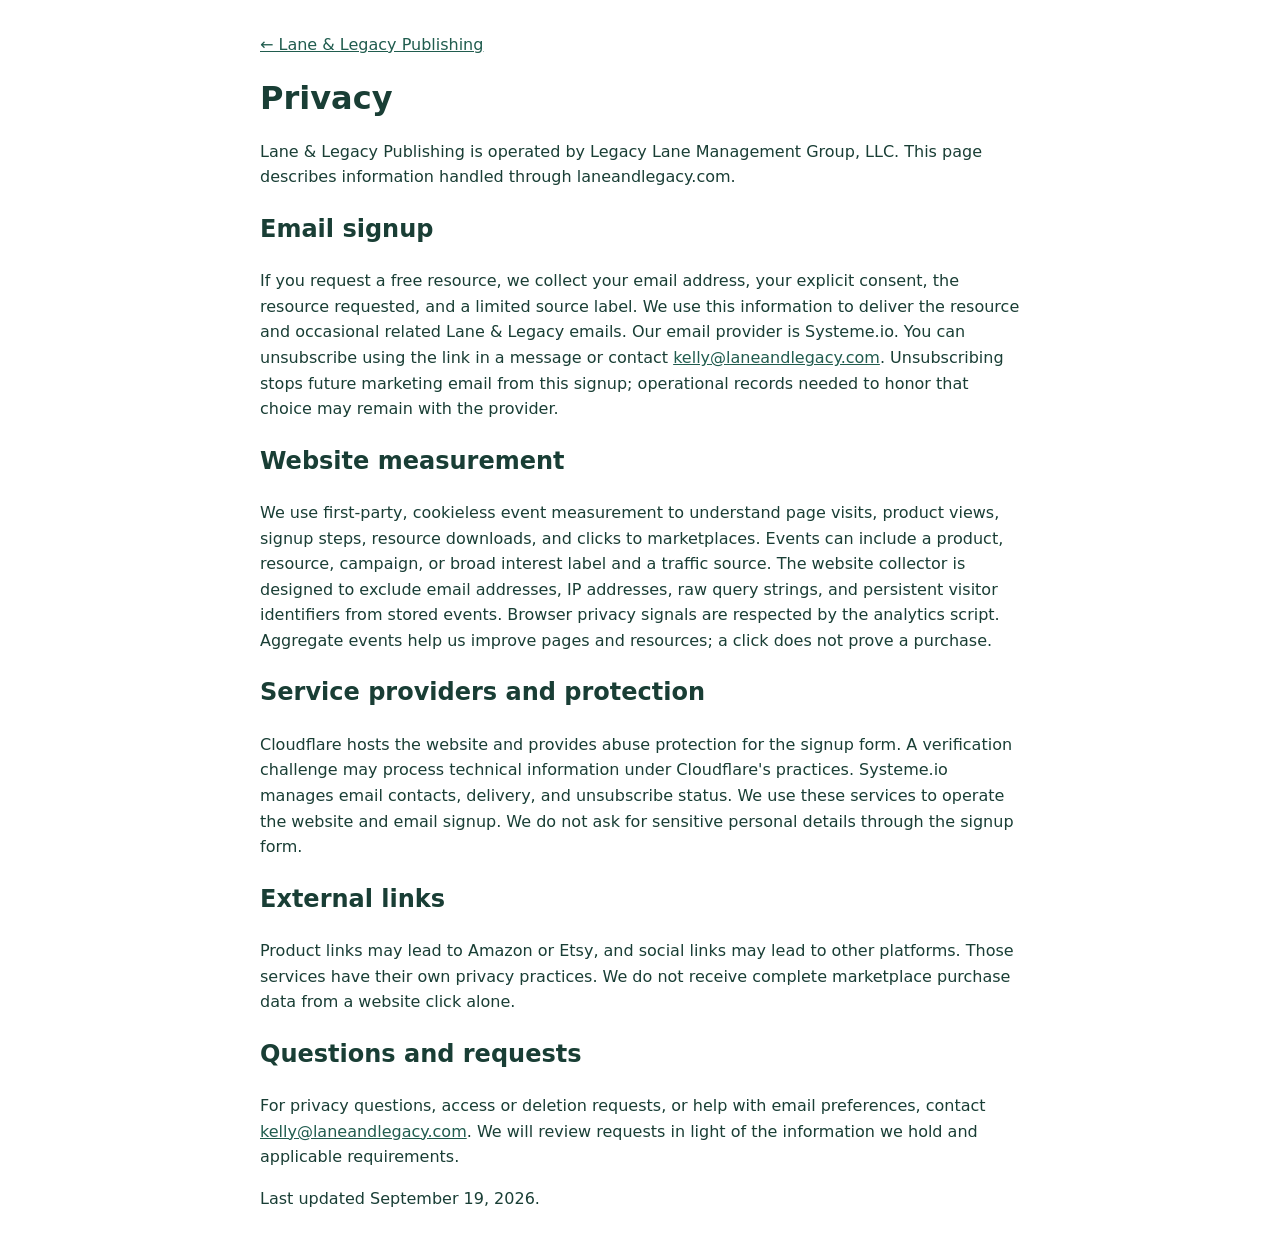
==== privacy.html @ 452e16f0 "Stage gated Lane and Legacy email signup" ====
<!doctype html>
<html lang="en"><head><meta charset="utf-8"><meta name="viewport" content="width=device-width,initial-scale=1"><title>Privacy | Lane &amp; Legacy Publishing</title><style>body{font:16px/1.6 system-ui,sans-serif;max-width:760px;margin:auto;padding:2rem;color:#193e35}a{color:#205c4e}h1{line-height:1.2}</style></head><body>
<a href="/">← Lane &amp; Legacy Publishing</a><h1>Privacy</h1>
<p>Lane &amp; Legacy Publishing is operated by Legacy Lane Management Group, LLC. This page describes information handled through laneandlegacy.com.</p>
<h2>Email signup</h2><p>If you request a free resource, we collect your email address, your explicit consent, the resource requested, and a limited source label. We use this information to deliver the resource and occasional related Lane &amp; Legacy emails. Our email provider is Systeme.io. You can unsubscribe using the link in a message or contact <a href="mailto:kelly@laneandlegacy.com">kelly@laneandlegacy.com</a>. Unsubscribing stops future marketing email from this signup; operational records needed to honor that choice may remain with the provider.</p>
<h2>Website measurement</h2><p>We use first-party, cookieless event measurement to understand page visits, product views, signup steps, resource downloads, and clicks to marketplaces. Events can include a product, resource, campaign, or broad interest label and a traffic source. The website collector is designed to exclude email addresses, IP addresses, raw query strings, and persistent visitor identifiers from stored events. Browser privacy signals are respected by the analytics script. Aggregate events help us improve pages and resources; a click does not prove a purchase.</p>
<h2>Service providers and protection</h2><p>Cloudflare hosts the website and provides abuse protection for the signup form. A verification challenge may process technical information under Cloudflare's practices. Systeme.io manages email contacts, delivery, and unsubscribe status. We use these services to operate the website and email signup. We do not ask for sensitive personal details through the signup form.</p>
<h2>External links</h2><p>Product links may lead to Amazon or Etsy, and social links may lead to other platforms. Those services have their own privacy practices. We do not receive complete marketplace purchase data from a website click alone.</p>
<h2>Questions and requests</h2><p>For privacy questions, access or deletion requests, or help with email preferences, contact <a href="mailto:kelly@laneandlegacy.com">kelly@laneandlegacy.com</a>. We will review requests in light of the information we hold and applicable requirements.</p>
<p>Last updated September 19, 2026.</p></body></html>
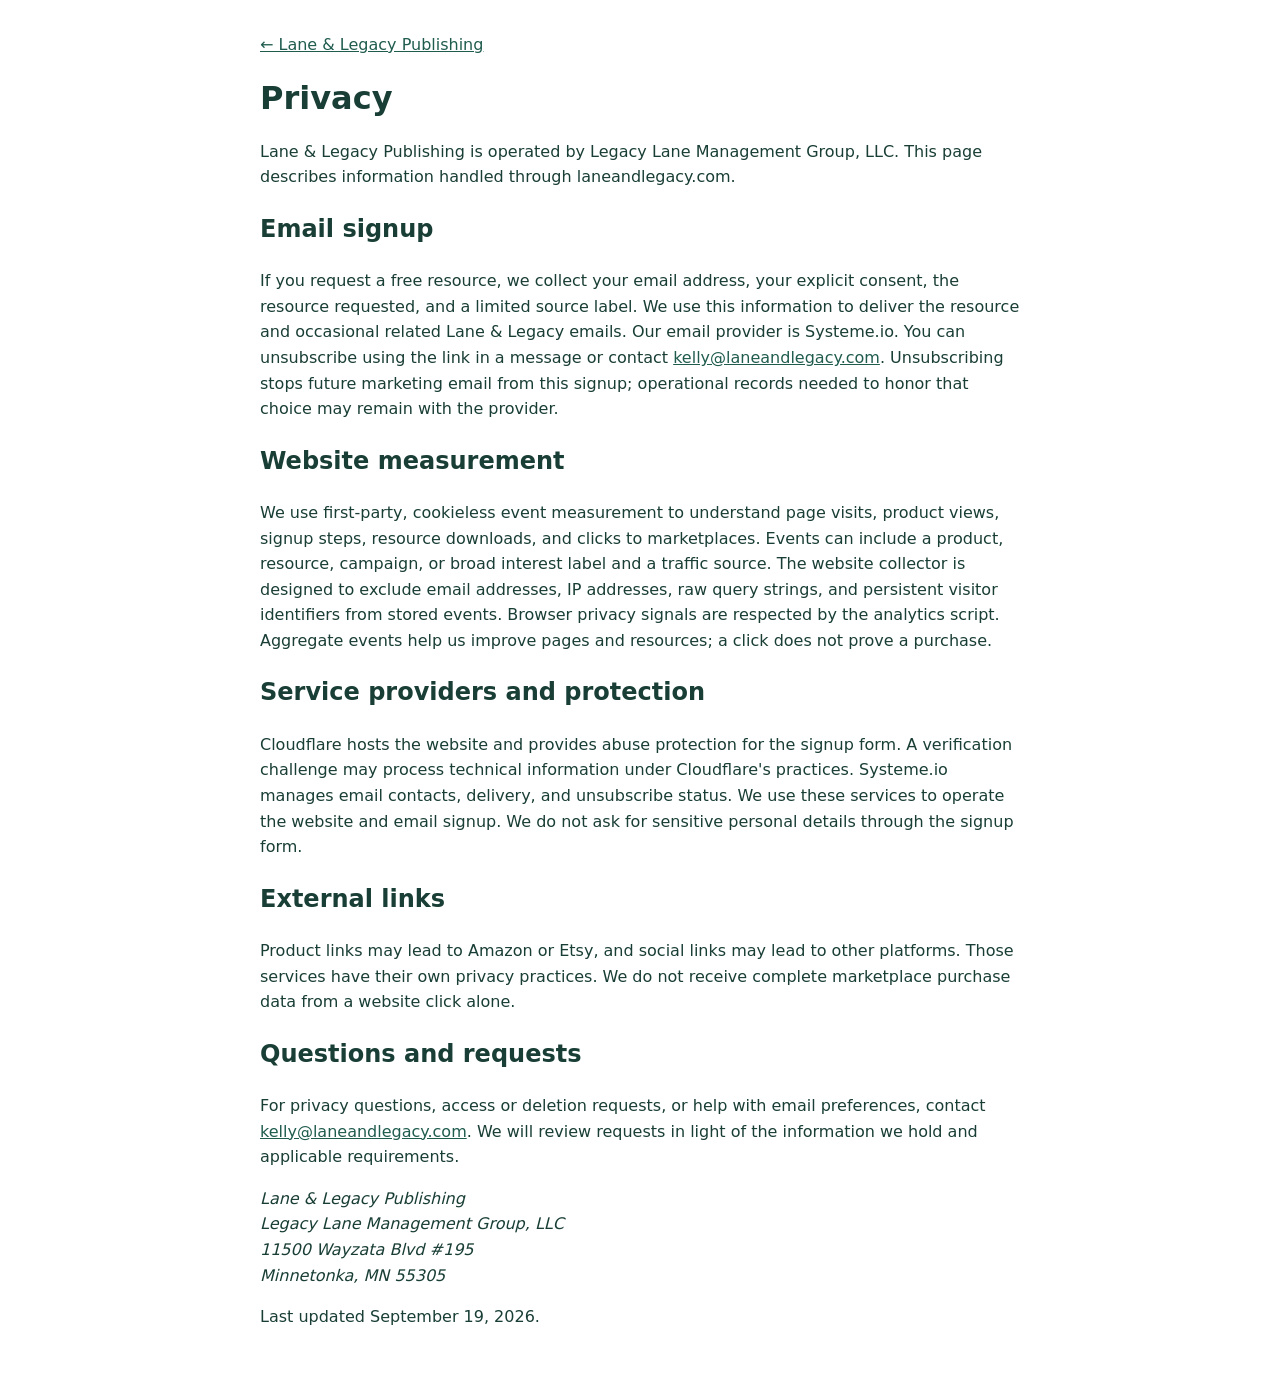
==== commit edfb4fbc: "Add verified business mailing address to privacy page" ====
--- a/privacy.html
+++ b/privacy.html
@@ -6,5 +6,5 @@
 <h2>Website measurement</h2><p>We use first-party, cookieless event measurement to understand page visits, product views, signup steps, resource downloads, and clicks to marketplaces. Events can include a product, resource, campaign, or broad interest label and a traffic source. The website collector is designed to exclude email addresses, IP addresses, raw query strings, and persistent visitor identifiers from stored events. Browser privacy signals are respected by the analytics script. Aggregate events help us improve pages and resources; a click does not prove a purchase.</p>
 <h2>Service providers and protection</h2><p>Cloudflare hosts the website and provides abuse protection for the signup form. A verification challenge may process technical information under Cloudflare's practices. Systeme.io manages email contacts, delivery, and unsubscribe status. We use these services to operate the website and email signup. We do not ask for sensitive personal details through the signup form.</p>
 <h2>External links</h2><p>Product links may lead to Amazon or Etsy, and social links may lead to other platforms. Those services have their own privacy practices. We do not receive complete marketplace purchase data from a website click alone.</p>
-<h2>Questions and requests</h2><p>For privacy questions, access or deletion requests, or help with email preferences, contact <a href="mailto:kelly@laneandlegacy.com">kelly@laneandlegacy.com</a>. We will review requests in light of the information we hold and applicable requirements.</p>
+<h2>Questions and requests</h2><p>For privacy questions, access or deletion requests, or help with email preferences, contact <a href="mailto:kelly@laneandlegacy.com">kelly@laneandlegacy.com</a>. We will review requests in light of the information we hold and applicable requirements.</p><address>Lane &amp; Legacy Publishing<br>Legacy Lane Management Group, LLC<br>11500 Wayzata Blvd #195<br>Minnetonka, MN 55305</address>
 <p>Last updated September 19, 2026.</p></body></html>
